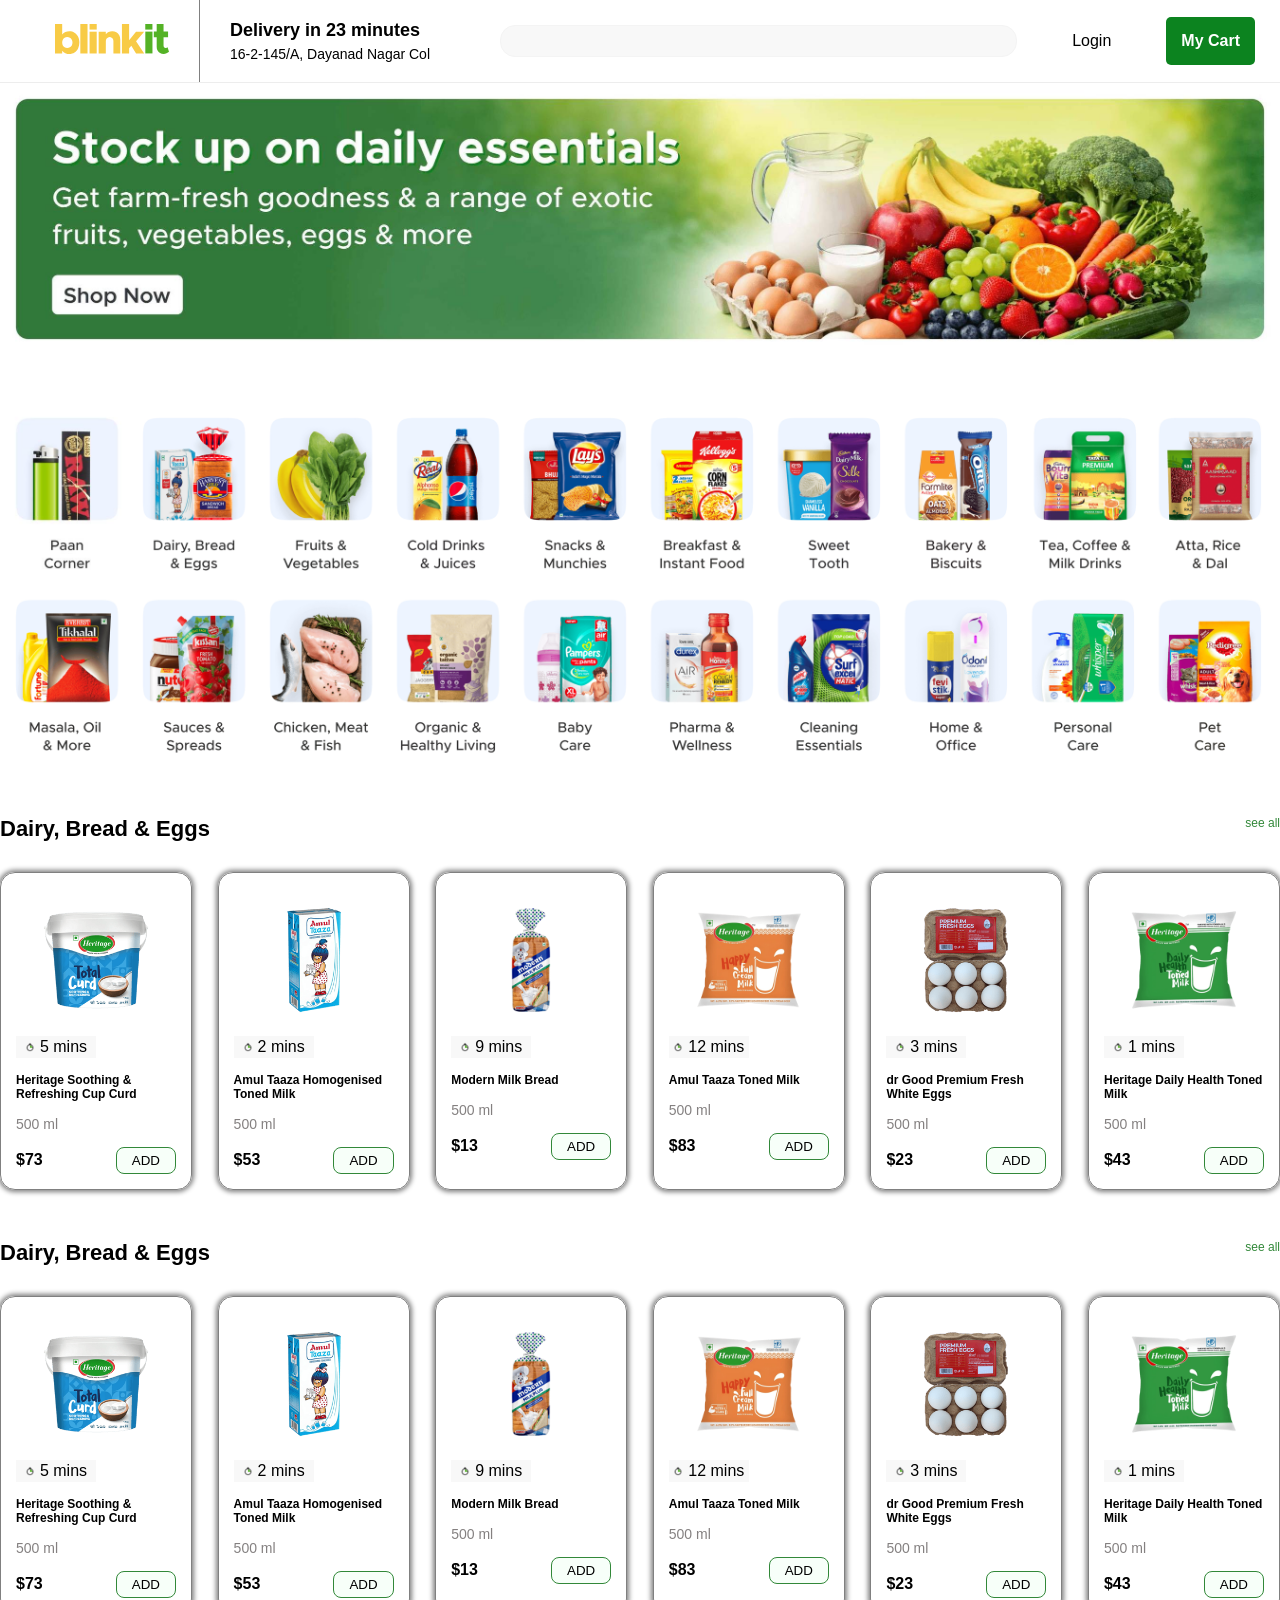
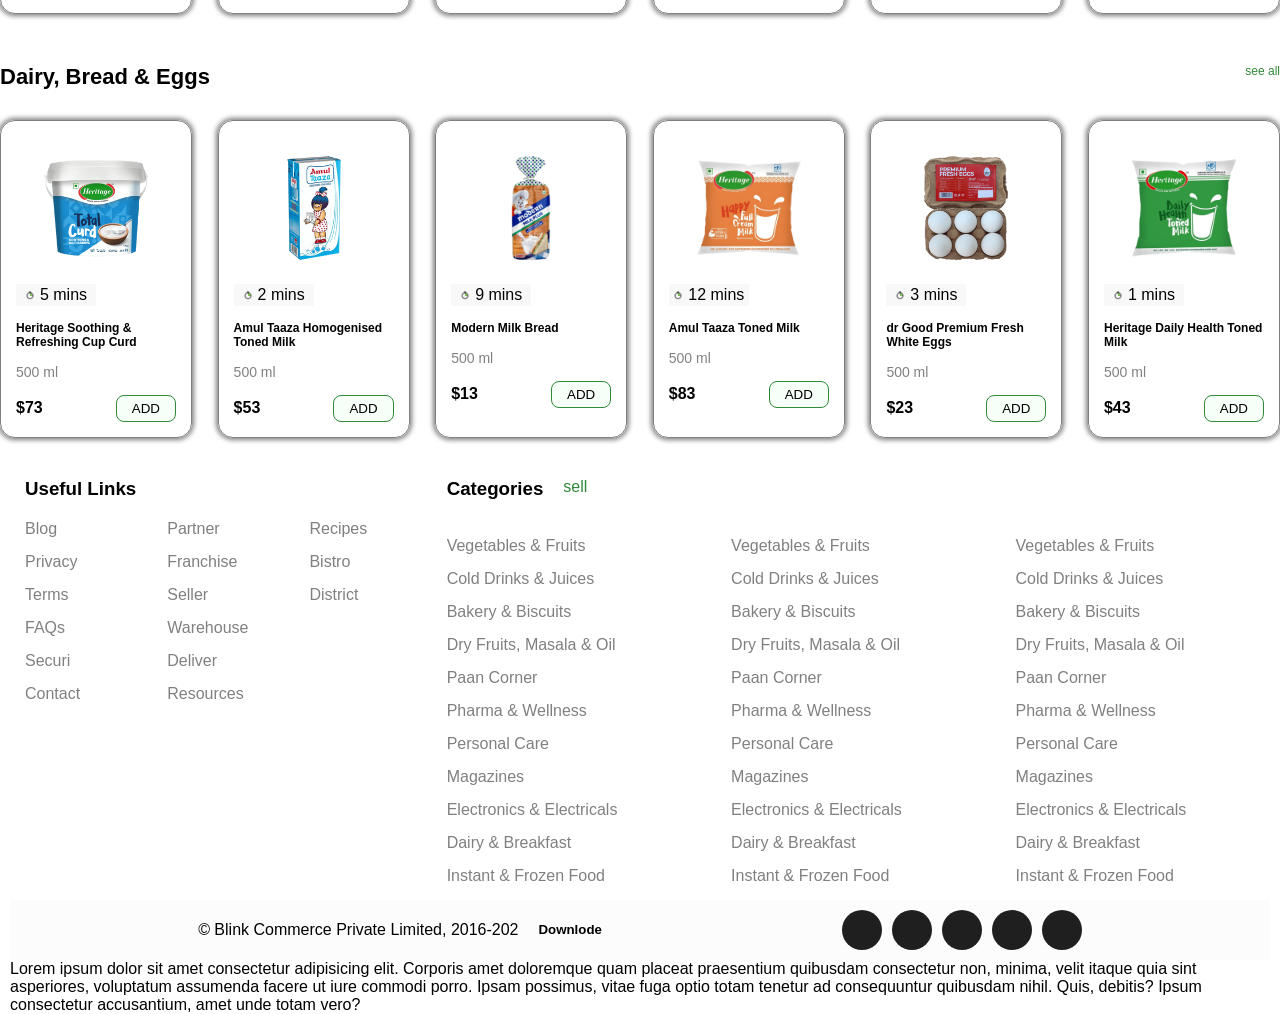
==== index.html @ af6b8064 "Add files via upload" ====
<!doctype html>
<html lang="en">
  <head>
    <meta charset="UTF-8" />
    <meta name="viewport" content="width=device-width, initial-scale=1.0" />
    <title>Blinkit website</title>

    <link
      rel="stylesheet"
      href="https://cdnjs.cloudflare.com/ajax/libs/font-awesome/7.0.1/css/all.min.css"
    />

    <link rel="stylesheet" href="./style.css" />
    <link rel="stylesheet" href="./media-querie.css" />
  </head>
  <body>
    <header>
      <div class="headerLeft">
        <div class="logo">
          <a href="#">
            <svg
              width="134"
              height="30"
              viewbox="0 0 114 30"
              fill="none"
              xmlns="http://www.w3.org/2000/svg"
            >
              <path
                d="M14.3342 7.186C16.2619 7.186 17.9832 7.66644 19.4978 8.62732C21.0262 9.57447 22.2242 10.9197 23.0917 12.663C23.9316 14.3377 24.3516 16.3075 24.3516 18.5724C24.3516 20.7687 23.9316 22.7316 23.0917 24.4612C22.2517 26.1908 21.0675 27.5429 19.5391 28.5175C17.9969 29.5058 16.2619 30 14.3342 30C12.9297 30 11.6078 29.7117 10.3685 29.1352C9.12927 28.5587 8.06901 27.7488 7.18775 26.7056V29.4852H0V0H7.18775V10.4598C8.06901 9.41661 9.12927 8.61359 10.3685 8.05079C11.6078 7.47426 12.9297 7.186 14.3342 7.186ZM12.1861 24.0494C13.2051 24.0494 14.1139 23.8161 14.9125 23.3493C15.7112 22.8826 16.3377 22.2306 16.7921 21.3933C17.2465 20.5697 17.4737 19.6294 17.4737 18.5724C17.4737 17.5429 17.2465 16.6095 16.7921 15.7721C16.3377 14.9348 15.7112 14.2828 14.9125 13.8161C14.1139 13.3493 13.2051 13.116 12.1861 13.116C11.2223 13.116 10.3617 13.3493 9.60432 13.8161C8.84699 14.269 8.2549 14.9073 7.82804 15.731C7.40118 16.5683 7.18775 17.5154 7.18775 18.5724C7.18775 19.6294 7.40118 20.5765 7.82804 21.4139C8.2549 22.2375 8.84699 22.8826 9.60432 23.3493C10.3617 23.8161 11.2223 24.0494 12.1861 24.0494Z"
                fill="#F8CB46"
              ></path>
              <path
                d="M25.3356 29.4852V0H32.5233V29.4852H25.3356Z"
                fill="#F8CB46"
              ></path>
              <path
                d="M34.5607 29.4852V7.68016H41.7071V29.4852H34.5607Z"
                fill="#F8CB46"
              ></path>
              <path
                d="M57.2319 7.186C58.7603 7.186 60.1372 7.5429 61.3627 8.25669C62.5882 8.95676 63.5521 9.94509 64.2544 11.2217C64.9291 12.512 65.2664 13.9739 65.2664 15.6074V29.4852H58.4092V17.2135C58.4092 16.4173 58.2508 15.7104 57.9341 15.0927C57.6312 14.4612 57.1974 13.9739 56.6329 13.6307C56.0821 13.2876 55.4349 13.116 54.6914 13.116C53.9891 13.116 53.3419 13.2876 52.7498 13.6307C52.1577 13.9602 51.6965 14.4132 51.366 14.9897C51.0218 15.5388 50.8496 16.1839 50.8496 16.9252L50.8083 29.4852H43.6619V7.68016H50.8083V10.1716C51.483 9.23816 52.3849 8.51064 53.5141 7.98902C54.6432 7.45367 55.8824 7.186 57.2319 7.186Z"
                fill="#F8CB46"
              ></path>
              <path
                d="M81.0597 17.2135L89.1769 29.4852H81.0597L76.3091 21.7639L74.1198 24.2965V29.4852H66.932V0H74.1198V16.2869L81.0184 7.68016H89.1356L81.0597 17.2135Z"
                fill="#F8CB46"
              ></path>
              <path
                d="M34.5569 0.00232667H41.7267V5.59207H34.5569V0.00232667Z"
                fill="#F8CB46"
              ></path>
              <path
                d="M90.3176 29.4198V7.61479H97.464V29.4198H90.3176Z"
                fill="#54B226"
              ></path>
              <path
                d="M112.575 23.2634L114 27.855C113.353 28.4727 112.534 28.9737 111.542 29.3581C110.564 29.7424 109.607 29.9346 108.671 29.9346C107.322 29.9346 106.117 29.6395 105.057 29.0492C103.996 28.4452 103.17 27.6079 102.578 26.5372C101.986 25.494 101.69 24.2929 101.69 22.9339V13.3183H98.819V7.61479H101.69V0.00241089H108.547V7.61479H113.071V13.3183H108.547V21.6161C108.547 22.3162 108.733 22.8859 109.105 23.3251C109.477 23.7644 109.952 23.984 110.53 23.984C110.943 23.984 111.329 23.9223 111.687 23.7987C112.045 23.6752 112.341 23.4967 112.575 23.2634Z"
                fill="#54B226"
              ></path>
              <path
                d="M90.2609 0.00241089H97.4307V5.59215H90.2609V0.00241089Z"
                fill="#54B226"
              ></path>
            </svg>
          </a>
        </div>
        <div class="headerAddres">
          <h3>Delivery in 23 minutes</h3>
          <p>16-2-145/A, Dayanad Nagar Col</p>
        </div>
      </div>
      <form class="searchBox">
        <button><i class="fa-solid fa-magnifying-glass"></i></button>
        <input type="text" />
      </form>

      <div class="headerBtn">
        <button>Login</button>
        <button><i class="fa-solid fa-cart-shopping"></i>My Cart</button>
      </div>
    </header>

    <!-- h11111  -->
    <section class="bannerSection">
      <img src="imges/banner.png" alt="" />
    </section>

    <!-- h2222222 -->
    <section class="orderBanner">
      <div class="banneritem">
        <a href="./products.html">
          <img
            src="https://cdn.grofers.com/cdn-cgi/image/f=auto,fit=scale-down,q=70,metadata=none,w=720/layout-engine/2023-07/pharmacy-WEB.jpg"
            alt=""
          />
        </a>
      </div>
      <div class="banneritem">
        <a href="./products.html">
          <img
            src="https://cdn.grofers.com/cdn-cgi/image/f=auto,fit=scale-down,q=70,metadata=none,w=720/layout-engine/2026-01/pet_crystal_WEB-1.png"
            alt=""
          />
        </a>
      </div>
      <div class="banneritem">
        <a href="./products.html">
          <img
            src="https://cdn.grofers.com/cdn-cgi/image/f=auto,fit=scale-down,q=70,metadata=none,w=720/layout-engine/2026-01/baby_crystal_WEB-1.png"
            alt=""
          />
        </a>
      </div>
    </section>

    <!-- h33333333333333333 -->
    <section class="categerSection">
      <div class="categeritem">
        <a href="./products.html">
          <img src="imges/Slice-1.jfif" alt="" />
        </a>
      </div>
      <div class="categeritem">
        <a href="./products.html">
          <img src="imges/Slice-2.png" alt="" />
        </a>
      </div>
      <div class="categeritem">
        <a href="./products.html">
          <img src="imges/Slice-3.png" alt="" />
        </a>
      </div>
      <div class="categeritem">
        <a href="./products.html">
          <img src="imges/Slice-4.png" alt="" />
        </a>
      </div>
      <div class="categeritem">
        <a href="./products.html">
          <img src="imges/Slice-5.png" alt="" />
        </a>
      </div>
      <div class="categeritem">
        <a href="./products.html">
          <img src="imges/Slice-6.png" alt="" />
        </a>
      </div>
      <div class="categeritem">
        <a href="./products.html">
          <img src="imges/Slice-7.png" alt="" />
        </a>
      </div>
      <div class="categeritem">
        <a href="./products.html">
          <img src="imges/Slice-8.png" />
        </a>
      </div>
      <div class="categeritem">
        <a href="./products.html">
          <img src="imges/Slice-9.png" alt="" />
        </a>
      </div>
      <div class="categeritem">
        <a href="./products.html">
          <img src="imges/Slice-10.png" alt="" />
        </a>
      </div>

      <div class="categeritem">
        <a href="./products.html">
          <img src="imges/Slice-11.png" alt="" />
        </a>
      </div>
      <div class="categeritem">
        <a href="./products.html">
          <img src="imges/Slice-12.png" alt="" />
        </a>
      </div>
      <div class="categeritem">
        <a href="./products.html">
          <img src="imges/Slice-13.png" alt="" />
        </a>
      </div>
      <div class="categeritem">
        <a href="./products.html">
          <img src="imges/Slice-14.png" alt="" />
        </a>
      </div>
      <div class="categeritem">
        <a href="./products.html">
          <img src="imges/Slice-15.png" alt="" />
        </a>
      </div>
      <div class="categeritem">
        <a href="./products.html">
          <img src="imges/Slice-16.png" alt="" />
        </a>
      </div>
      <div class="categeritem">
        <a href="./products.html">
          <img src="imges/Slice-17.png" alt="" />
        </a>
      </div>
      <div class="categeritem">
        <a href="./products.html">
          <img src="imges/Slice-18.png" />
        </a>
      </div>
      <div class="categeritem">
        <a href="./products.html">
          <img src="imges/Slice-19.png" alt="" />
        </a>
      </div>
      <div class="categeritem">
        <a href="./products.html">
          <img src="imges/Slice-20.png" alt="" />
        </a>
      </div>
    </section>

    <!-- llllllllll -->
    <section class="productSection">
      <div class="headingRow">
        <h2>Dairy, Bread & Eggs</h2>
        <a>see all</a>
      </div>

      <div class="productRow">
        <div class="productitem">
          <div class="productimg">
            <img width="90%" src="imges/product-1.png" alt="" />
            <p>
              <img src="imges/mins.png" alt="" width="10px" />
              5 mins
            </p>
          </div>
          <div class="productContent">
            <h3>Heritage Soothing & Refreshing Cup Curd</h3>
            <p>500 ml</p>
            <div class="price-outer">
              <b>$73</b>
              <button id="button">ADD</button>
            </div>
          </div>
        </div>

        <!-- 22222222222 -->
        <div class="productitem">
          <div class="productimg">
            <img width="90%" src="imges/product-2.png" alt="" />
            <p>
              <img src="imges/mins.png" alt="" width="10px" />
              2 mins
            </p>
          </div>
          <div class="productContent">
            <h3>Amul Taaza Homogenised Toned Milk</h3>
            <p>500 ml</p>
            <div class="price-outer">
              <b>$53</b>
              <button id="button">ADD</button>
            </div>
          </div>
        </div>

        <!-- 3333333333 -->

        <div class="productitem">
          <div class="productimg">
            <img width="90%" src="imges/product-3.png" alt="" />
            <p>
              <img src="imges/mins.png" alt="" width="10px" />
              9 mins
            </p>
          </div>
          <div class="productContent">
            <h3>Modern Milk Bread</h3>
            <p>500 ml</p>
            <div class="price-outer">
              <b>$13</b>
              <button id="button">ADD</button>
            </div>
          </div>
        </div>

        <!-- 44444444 -->

        <div class="productitem">
          <div class="productimg">
            <img width="90%" src="imges/product-4.png" alt="" />
            <p>
              <img src="imges/mins.png" alt="" width="10px" />
              12 mins
            </p>
          </div>
          <div class="productContent">
            <h3>Amul Taaza Toned Milk</h3>
            <p>500 ml</p>
            <div class="price-outer">
              <b>$83</b>
              <button id="button">ADD</button>
            </div>
          </div>
        </div>

        <!-- 55555555 -->

        <div class="productitem">
          <div class="productimg">
            <img width="90%" src="imges/product-5.png" alt="" />
            <p>
              <img src="imges/mins.png" alt="" width="10px" />
              3 mins
            </p>
          </div>
          <div class="productContent">
            <h3>dr Good Premium Fresh White Eggs</h3>
            <p>500 ml</p>
            <div class="price-outer">
              <b>$23</b>
              <button id="button">ADD</button>
            </div>
          </div>
        </div>

        <!-- 6666666 -->

        <div class="productitem">
          <div class="productimg">
            <img width="90%" src="imges/product-6.png" alt="" />
            <p>
              <img src="imges/mins.png" alt="" width="10px" />
              1 mins
            </p>
          </div>
          <div class="productContent">
            <h3>Heritage Daily Health Toned Milk</h3>
            <p>500 ml</p>
            <div class="price-outer">
              <b>$43</b>
              <button id="button">ADD</button>
            </div>
          </div>
        </div>
      </div>
    </section>

    <!-- section2 -->
    <section class="productSection">
      <div class="headingRow">
        <h2>Dairy, Bread & Eggs</h2>
        <a>see all</a>
      </div>

      <div class="productRow">
        <div class="productitem">
          <div class="productimg">
            <img width="90%" src="imges/product-1.png" alt="" />
            <p>
              <img src="imges/mins.png" alt="" width="10px" />
              5 mins
            </p>
          </div>
          <div class="productContent">
            <h3>Heritage Soothing & Refreshing Cup Curd</h3>
            <p>500 ml</p>
            <div class="price-outer">
              <b>$73</b>
              <button id="button">ADD</button>
            </div>
          </div>
        </div>

        <!-- 22222222222 -->
        <div class="productitem">
          <div class="productimg">
            <img width="90%" src="imges/product-2.png" alt="" />
            <p>
              <img src="imges/mins.png" alt="" width="10px" />
              2 mins
            </p>
          </div>
          <div class="productContent">
            <h3>Amul Taaza Homogenised Toned Milk</h3>
            <p>500 ml</p>
            <div class="price-outer">
              <b>$53</b>
              <button id="button">ADD</button>
            </div>
          </div>
        </div>

        <!-- 3333333333 -->

        <div class="productitem">
          <div class="productimg">
            <img width="90%" src="imges/product-3.png" alt="" />
            <p>
              <img src="imges/mins.png" alt="" width="10px" />
              9 mins
            </p>
          </div>
          <div class="productContent">
            <h3>Modern Milk Bread</h3>
            <p>500 ml</p>
            <div class="price-outer">
              <b>$13</b>
              <button id="button">ADD</button>
            </div>
          </div>
        </div>

        <!-- 44444444 -->

        <div class="productitem">
          <div class="productimg">
            <img width="90%" src="imges/product-4.png" alt="" />
            <p>
              <img src="imges/mins.png" alt="" width="10px" />
              12 mins
            </p>
          </div>
          <div class="productContent">
            <h3>Amul Taaza Toned Milk</h3>
            <p>500 ml</p>
            <div class="price-outer">
              <b>$83</b>
              <button id="button">ADD</button>
            </div>
          </div>
        </div>

        <!-- 55555555 -->

        <div class="productitem">
          <div class="productimg">
            <img width="90%" src="imges/product-5.png" alt="" />
            <p>
              <img src="imges/mins.png" alt="" width="10px" />
              3 mins
            </p>
          </div>
          <div class="productContent">
            <h3>dr Good Premium Fresh White Eggs</h3>
            <p>500 ml</p>
            <div class="price-outer">
              <b>$23</b>
              <button id="button">ADD</button>
            </div>
          </div>
        </div>

        <!-- 6666666 -->

        <div class="productitem">
          <div class="productimg">
            <img width="90%" src="imges/product-6.png" alt="" />
            <p>
              <img src="imges/mins.png" alt="" width="10px" />
              1 mins
            </p>
          </div>
          <div class="productContent">
            <h3>Heritage Daily Health Toned Milk</h3>
            <p>500 ml</p>
            <div class="price-outer">
              <b>$43</b>
              <button id="button">ADD</button>
            </div>
          </div>
        </div>
      </div>
    </section>

    <!-- section3 -->
    <section class="productSection">
      <div class="headingRow">
        <h2>Dairy, Bread & Eggs</h2>
        <a>see all</a>
      </div>

      <div class="productRow">
        <div class="productitem">
          <div class="productimg">
            <img width="90%" src="imges/product-1.png" alt="" />
            <p>
              <img src="imges/mins.png" alt="" width="10px" />
              5 mins
            </p>
          </div>
          <div class="productContent">
            <h3>Heritage Soothing & Refreshing Cup Curd</h3>
            <p>500 ml</p>
            <div class="price-outer">
              <b>$73</b>
              <button id="button">ADD</button>
            </div>
          </div>
        </div>

        <!-- 22222222222 -->
        <div class="productitem">
          <div class="productimg">
            <img width="90%" src="imges/product-2.png" alt="" />
            <p>
              <img src="imges/mins.png" alt="" width="10px" />
              2 mins
            </p>
          </div>
          <div class="productContent">
            <h3>Amul Taaza Homogenised Toned Milk</h3>
            <p>500 ml</p>
            <div class="price-outer">
              <b>$53</b>
              <button id="button">ADD</button>
            </div>
          </div>
        </div>

        <!-- 3333333333 -->

        <div class="productitem">
          <div class="productimg">
            <img width="90%" src="imges/product-3.png" alt="" />
            <p>
              <img src="imges/mins.png" alt="" width="10px" />
              9 mins
            </p>
          </div>
          <div class="productContent">
            <h3>Modern Milk Bread</h3>
            <p>500 ml</p>
            <div class="price-outer">
              <b>$13</b>
              <button id="button">ADD</button>
            </div>
          </div>
        </div>

        <!-- 44444444 -->

        <div class="productitem">
          <div class="productimg">
            <img width="90%" src="imges/product-4.png" alt="" />
            <p>
              <img src="imges/mins.png" alt="" width="10px" />
              12 mins
            </p>
          </div>
          <div class="productContent">
            <h3>Amul Taaza Toned Milk</h3>
            <p>500 ml</p>
            <div class="price-outer">
              <b>$83</b>
              <button id="button">ADD</button>
            </div>
          </div>
        </div>

        <!-- 55555555 -->

        <div class="productitem">
          <div class="productimg">
            <img width="90%" src="imges/product-5.png" alt="" />
            <p>
              <img src="imges/mins.png" alt="" width="10px" />
              3 mins
            </p>
          </div>
          <div class="productContent">
            <h3>dr Good Premium Fresh White Eggs</h3>
            <p>500 ml</p>
            <div class="price-outer">
              <b>$23</b>
              <button id="button">ADD</button>
            </div>
          </div>
        </div>

        <!-- 6666666 -->

        <div class="productitem">
          <div class="productimg">
            <img width="90%" src="imges/product-6.png" alt="" />
            <p>
              <img src="imges/mins.png" alt="" width="10px" />
              1 mins
            </p>
          </div>
          <div class="productContent">
            <h3>Heritage Daily Health Toned Milk</h3>
            <p>500 ml</p>
            <div class="price-outer">
              <b>$43</b>
              <button id="button">ADD</button>
            </div>
          </div>
        </div>
      </div>
    </section>

    <!-- bbbbbbbbbbbbbb -->

    <footer>
      <div class="use">
        <h3>Useful Links</h3>
        <div class="usefullLinks">
          <ul>
            <li><a href="">Blog</a></li>
            <li><a href="">Privacy</a></li>
            <li><a href="">Terms</a></li>
            <li><a href="">FAQs</a></li>
            <li><a href="">Securi</a></li>
            <li><a href="">Contact </a></li>
          </ul>

          <ul>
            <li><a href="">Partner </a></li>
            <li><a href="">Franchise </a></li>
            <li><a href="">Seller </a></li>
            <li><a href="">Warehouse </a></li>
            <li><a href="">Deliver </a></li>
            <li><a href="">Resources </a></li>
          </ul>
          <ul>
            <li><a href="">Recipes </a></li>
            <li><a href="">Bistro </a></li>
            <li><a href="">District </a></li>
          </ul>
        </div>
      </div>

      <div class="use1">
        <div class="combine">
          <h3>Categories</h3>
          <p>sell</p>
        </div>
        <div class="usefullLinks1">
          <ul>
            <li><a href="">Vegetables & Fruits</a></li>
            <li><a href="">Cold Drinks & Juices </a></li>
            <li><a href="">Bakery & Biscuits </a></li>
            <li><a href="">Dry Fruits, Masala & Oil </a></li>
            <li><a href="">Paan Corner </a></li>
            <li><a href="">Pharma & Wellness </a></li>
            <li><a href="">Personal Care </a></li>
            <li><a href="">Magazines </a></li>
            <li><a href="">Electronics & Electricals </a></li>
            <li><a href="">Dairy & Breakfast </a></li>
            <li><a href="">Instant & Frozen Food</a></li>
          </ul>
          <ul>
            <li><a href="">Vegetables & Fruits</a></li>
            <li><a href="">Cold Drinks & Juices </a></li>
            <li><a href="">Bakery & Biscuits </a></li>
            <li><a href="">Dry Fruits, Masala & Oil </a></li>
            <li><a href="">Paan Corner </a></li>
            <li><a href="">Pharma & Wellness </a></li>
            <li><a href="">Personal Care </a></li>
            <li><a href="">Magazines </a></li>
            <li><a href="">Electronics & Electricals </a></li>
            <li><a href="">Dairy & Breakfast </a></li>
            <li><a href="">Instant & Frozen Food</a></li>
          </ul>
          <ul>
            <li><a href="">Vegetables & Fruits</a></li>
            <li><a href="">Cold Drinks & Juices </a></li>
            <li><a href="">Bakery & Biscuits </a></li>
            <li><a href="">Dry Fruits, Masala & Oil </a></li>
            <li><a href="">Paan Corner </a></li>
            <li><a href="">Pharma & Wellness </a></li>
            <li><a href="">Personal Care </a></li>
            <li><a href="">Magazines </a></li>
            <li><a href="">Electronics & Electricals </a></li>
            <li><a href="">Dairy & Breakfast </a></li>
            <li><a href="">Instant & Frozen Food</a></li>
          </ul>
        </div>
      </div>
    </footer>

    <div class="footermid">
      <div class="left">
        <p>© Blink Commerce Private Limited, 2016-202</p>
      </div>

      <div class="appicon">
        <h5>Downlode</h5>
        <img width="100" src="imges/d61019073b700ca49d22.webp" alt="" />
        <img width="100" src="imges/8ed033800ea38f24c4f0.png" alt="" />
      </div>

      <div class="social-links">
        <i class="fa-brands fa-facebook-f"></i>
        <i class="fa-brands fa-instagram"></i>
        <i class="fa-brands fa-whatsapp"></i>
        <i class="fa-brands fa-google"></i>
        <i class="fa-brands fa-tiktok"></i>
      </div>
    </div>

    <!-- jjjjjjj -->
    <div class="text">
      <p>
        Lorem ipsum dolor sit amet consectetur adipisicing elit. Corporis amet
        doloremque quam placeat praesentium quibusdam consectetur non, minima,
        velit itaque quia sint asperiores, voluptatum assumenda facere ut iure
        commodi porro. Ipsam possimus, vitae fuga optio totam tenetur ad
        consequuntur quibusdam nihil. Quis, debitis? Ipsum consectetur
        accusantium, amet unde totam vero?
      </p>
    </div>
  </body>
</html>
---- style.css ----
* {
  padding: 0;
  margin: 0;
  font-family: sans-serif;
  box-sizing: border-box;
  text-decoration: none;
}

header {
  align-items: center;
  display: flex;
  gap: 40px;
  position: sticky;
  top: 0;
  background-color: white;
  border-bottom: 1px solid #ededed;
  padding: 0 25px;
  max-width: 1280px;
  margin: auto;
}

.headerLeft {
  display: flex;
  align-items: center;
}

.logo {
  padding: 24px 20px;
  border-right: 1px solid gray;
}

.headerAddres {
  padding: 20px 30px;
}

.headerAddres h3 {
  font-size: 18px;
  margin-bottom: 5px;
}

.headerAddres p {
  font-size: 14px;
}

.searchBox {
  flex-grow: 1;
  display: flex;
  border-radius: 15px;
  background-color: #f8f8f8;
  border: 1px solid #f4f4f4;
}

.searchBox button {
  padding: 15px;
  border: none;
  background-color: transparent;
}

.searchBox input {
  flex-grow: 1;
  border: none;
  background-color: transparent;
}

.searchBox input:focus {
  outline: none;
}

.headerBtn {
  display: flex;
  gap: 40px;
}

.headerBtn button {
  font-size: 16px;
  padding: 15px;
  background-color: transparent;
  border: none;
}

.headerBtn button:last-child {
  background-color: rgb(12, 131, 31);
  color: white;
  font-weight: bold;
  border-radius: 5px;
}

/* section */
.bannerSection {
  margin: auto;
  max-width: 1280px;
}

.bannerSection img {
  width: 100%;
}

.orderBanner {
  display: flex;
  max-width: 1280px;
  margin: auto;
}

.banneritem {
  flex-basis: 27%;
  margin: 1%;
}

.banneritem img {
  width: 100%;
}

/* mmmmmmmm */

.categerSection {
  max-width: 1280px;
  margin: auto;
  display: flex;
  flex-wrap: wrap;
}

.categeritem {
  flex-basis: 10%;
}

.categeritem img {
  width: 100%;
}

/* kkkkkkkkkk */
.productSection {
  max-width: 1280px;
  margin: auto;
  padding: 30px 0px 0px 0px;
}

.headingRow {
  display: flex;
  justify-content: space-between;
}

.headingRow h2 {
  font-size: 22px;
}

.headingRow a {
  font-size: 12px;
  color: #328839;
}

.productRow {
  width: 100%;
  display: flex;
  gap: 2%;
  flex-wrap: wrap;
  margin: 30px 0px 0px 0px;
}

.productitem {
  border-radius: 15px;
  box-shadow: 0px 0px 5px 2px gray;
  flex-basis: 15%;
  margin-bottom: 20px;
  border: 1px solid gray;
  flex-basis: 15%;
}

.productimg {
  text-align: center;
  padding: 15px;
}
.productimg p {
  background-color: #f8f8f8;
  width: 80px;
  gap: 5px;
  padding: 2px;

  display: flex;
  align-items: center;
  justify-content: center;
  text-align: left;
}

.productContent {
  padding: 15px;
  padding-top: 0px;
}

.productContent h3 {
  margin-bottom: 15px;
  font-size: 12px;
}

.productContent p {
  font-size: 14px;
  color: #848080;
}

.price-outer {
  display: flex;
  justify-content: space-between;
  align-items: center;
  margin-top: 15px;
}

.price-outer button {
  padding: 5px 15px;
  background-color: #f7fff9;
  border: 1px solid #328839;
  border-radius: 8px;
}

/* footer */

footer {
  display: grid;
  grid-template-columns: 1fr 2fr;
}

.use h3 {
  margin-bottom: 20px;
  margin-left: 25px;
  margin-top: 20px;
}

.usefullLinks {
  display: grid;
  grid-template-columns: 1fr 1fr 1fr;
}

.usefullLinks ul {
  list-style: none;
}

.usefullLinks ul li {
  margin-bottom: 15px;
  margin-left: 25px;
}

.usefullLinks ul li a {
  color: gray;
}

.combine {
  display: flex;
  margin-top: 20px;
}

.combine p {
  color: #328839;
  font-size: 16px;
}

.usefullLinks1 {
  display: grid;
  grid-template-columns: 1fr 1fr 1fr;
}

.usefullLinks1 ul {
  list-style: none;
}

.usefullLinks1 ul {
  margin-top: 37px;
}

.usefullLinks1 ul li {
  margin: 0px 0px 15px 20px;
}

.usefullLinks1 ul li a {
  color: gray;
}

.use1 h3 {
  margin: 0px 20px;
}

/* kkkkkkkkkk */

.footermid {
  display: flex;
  align-items: center;
  padding: 10px 10px;
  margin: 0px 10px;

  justify-content: center;
  gap: 20px;

  background-color: #fcfcfc;
}

.appicon {
  display: flex;
  gap: 10px;
  align-items: center;
}

.social-links {
  display: flex;
  gap: 10px;
}

.social-links i {
  width: 40px;
  height: 40px;
  display: flex;
  color: white;
  background-color: #1f1f1f;
  align-items: center;
  justify-content: center;
  border-radius: 50%;
}

/*nnnnnnnnn */

.text {
  padding: 0px 10px;
}
---- media-querie.css ----
@media only screen and (min-width: 200px) and (max-width: 575px) {
  header {
    flex-direction: column;
    align-items: stretch;
    padding: 10px;
    gap: 15px;
  }

  .headerLeft {
    justify-content: center;
  }

  .logo {
    padding: 10px;
  }

  .headerAddres {
    padding: 10px;
  }

  .headerAddres p {
    font-size: 12px;
  }

  .headerAddres h3 {
    font-size: 15px;
  }

  .searchBox button {
    padding: 10px;
  }

  .headerBtn {
    position: fixed;
    background-color: white;
    justify-content: center;
    margin-right: 0px;
    width: 100%;
    bottom: 0px;
  }

  .bannerSection {
    display: none;
  }

  .orderBanner {
    flex-direction: column;
    padding: 10px;
  }

  .categeritem {
    flex-basis: 25%;
  }

  .productSection {
    padding: 0px 10px;
  }

  .productitem {
    flex-basis: 49%;
  }

 

  .use {
    flex-direction: column;
  }


  .text {
    padding: 0px 20px;
    line-height: 20px;
    font-size: 12px;
  }

}
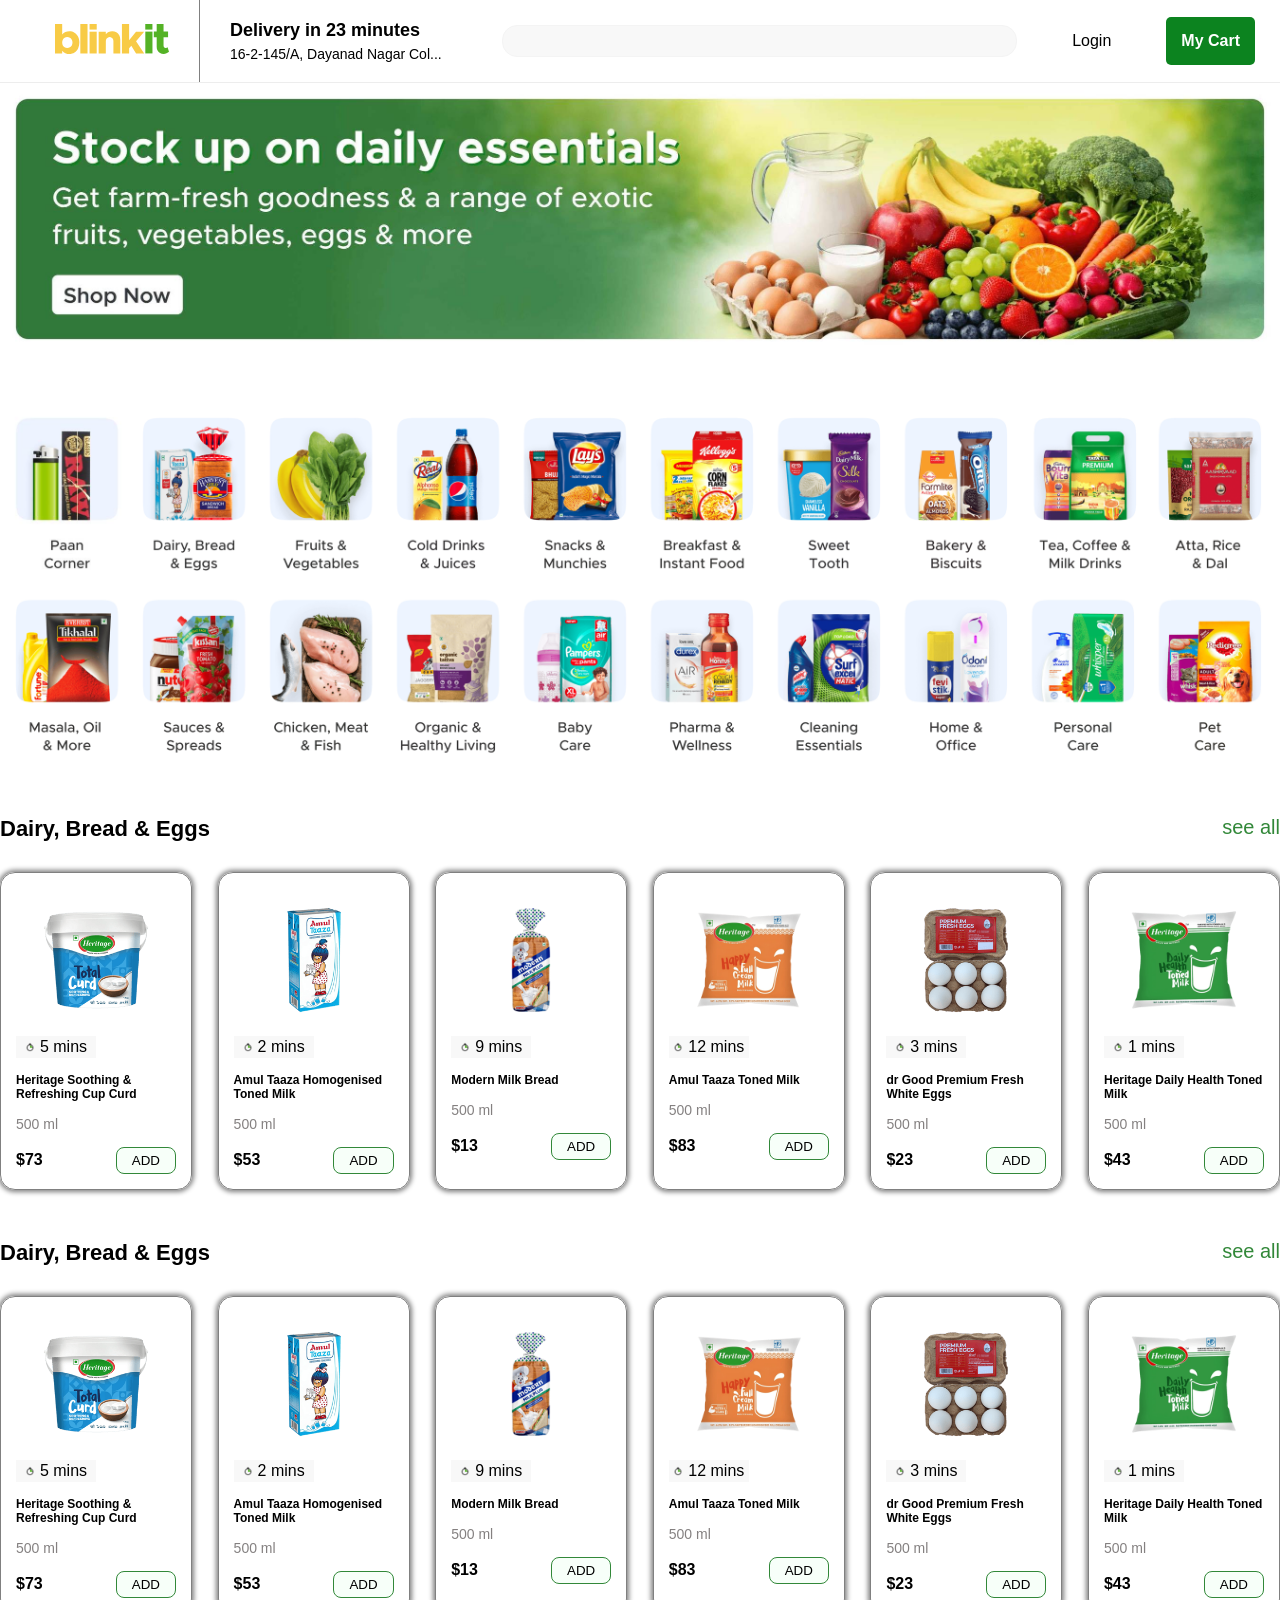
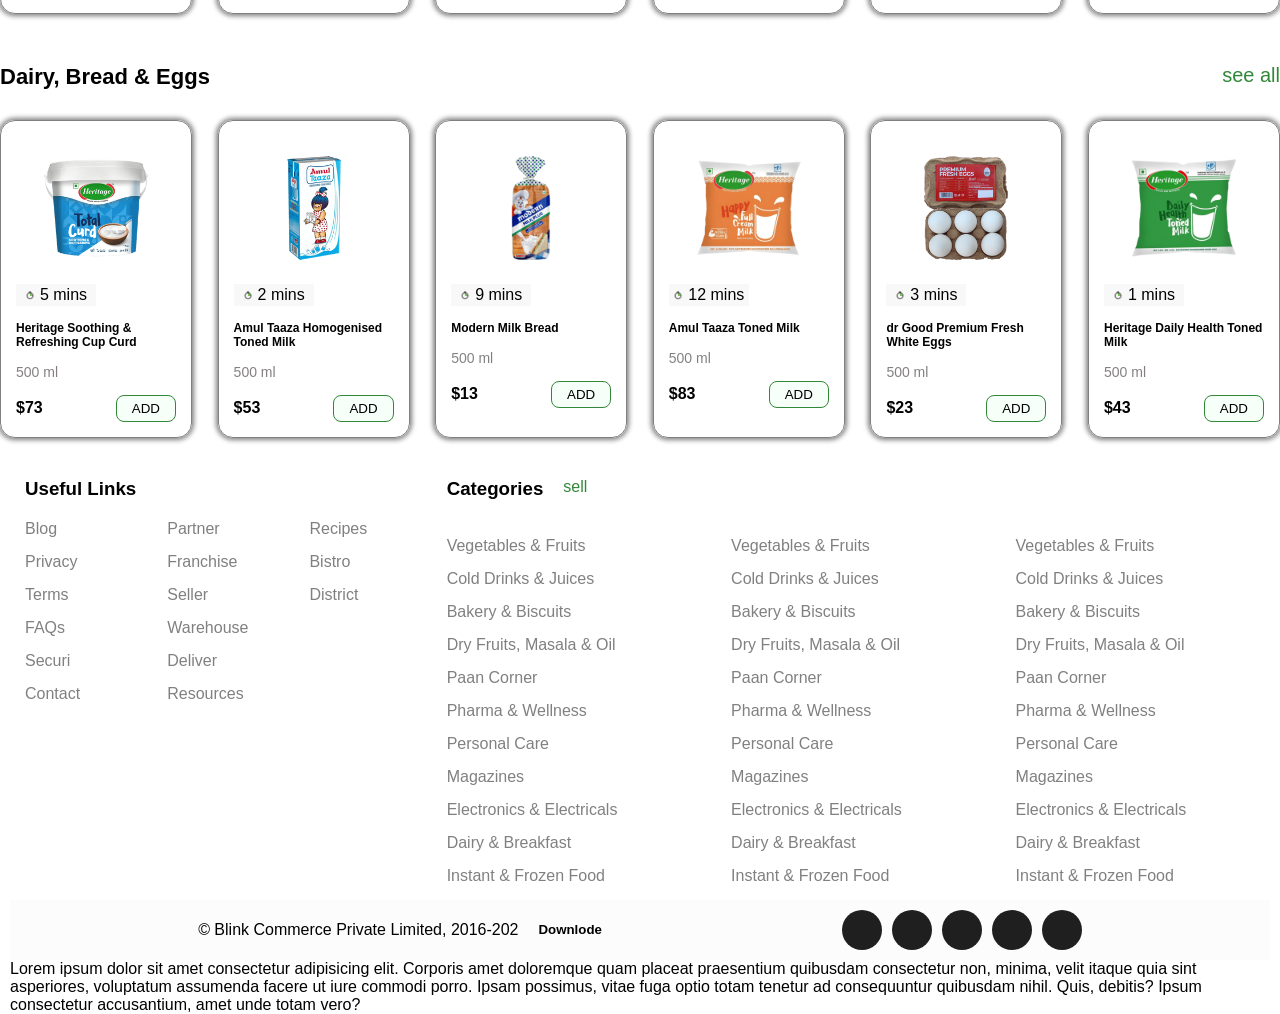
==== commit d5562f34: "Add files via upload" ====
--- a/index.html
+++ b/index.html
@@ -66,8 +66,9 @@
         </div>
         <div class="headerAddres">
           <h3>Delivery in 23 minutes</h3>
-          <p>16-2-145/A, Dayanad Nagar Col</p>
-        </div>
+          <p>16-2-145/A, Dayanad Nagar Col...</p>
+        </div>
+        <div class="dropdown"><i class="fa-solid fa-caret-down"></i></div>
       </div>
       <form class="searchBox">
         <button><i class="fa-solid fa-magnifying-glass"></i></button>
@@ -710,5 +711,8 @@
         accusantium, amet unde totam vero?
       </p>
     </div>
+  <script>
+  
+  </script>
   </body>
 </html>
--- a/style.css
+++ b/style.css
@@ -22,6 +22,7 @@
 .headerLeft {
   display: flex;
   align-items: center;
+  
 }
 
 .logo {
@@ -31,6 +32,8 @@
 
 .headerAddres {
   padding: 20px 30px;
+    cursor: pointer;
+
 }
 
 .headerAddres h3 {
@@ -40,6 +43,10 @@
 
 .headerAddres p {
   font-size: 14px;
+}
+.dropdown {
+  margin-top: 28px;
+  margin-left: -10px;
 }
 
 .searchBox {
@@ -76,6 +83,8 @@
   padding: 15px;
   background-color: transparent;
   border: none;
+    cursor: pointer;
+
 }
 
 .headerBtn button:last-child {
@@ -83,12 +92,14 @@
   color: white;
   font-weight: bold;
   border-radius: 5px;
+  cursor: pointer;
 }
 
 /* section */
 .bannerSection {
   margin: auto;
   max-width: 1280px;
+  cursor: pointer;
 }
 
 .bannerSection img {
@@ -144,8 +155,9 @@
 }
 
 .headingRow a {
-  font-size: 12px;
+  font-size: 20px;
   color: #328839;
+  cursor: pointer;
 }
 
 .productRow {
@@ -163,6 +175,8 @@
   margin-bottom: 20px;
   border: 1px solid gray;
   flex-basis: 15%;
+    cursor: pointer;
+
 }
 
 .productimg {
@@ -239,6 +253,7 @@
 
 .usefullLinks ul li a {
   color: gray;
+  cursor: pointer;
 }
 
 .combine {
--- a/media-querie.css
+++ b/media-querie.css
@@ -1,76 +1,171 @@
-@media only screen and (min-width: 200px) and (max-width: 575px) {
+/* Tablet Devices (768px - 1024px) */
+
+@media (max-width: 1024px) {
+
+  header {
+    flex-wrap: wrap;
+    gap: 15px;
+    padding: 15px;
+  }
+
+  .searchBox {
+    order: 3;
+    width: 100%;
+  }
+
+  .headerBtn {
+    gap: 15px;
+  }
+
+  .categeritem {
+    flex-basis: 20%;
+  }
+
+  .productitem {
+    flex-basis: 31%;
+  }
+
+  footer {
+    grid-template-columns: 1fr;
+    gap: 20px;
+  }
+
+  .footermid {
+    flex-direction: column;
+    text-align: center;
+  }
+}
+
+/* =========================
+   Mobile Devices (max-width: 767px)
+========================= */
+@media (max-width: 767px) {
+
   header {
     flex-direction: column;
     align-items: stretch;
+    gap: 10px;
     padding: 10px;
-    gap: 15px;
   }
 
   .headerLeft {
-    justify-content: center;
+    flex-direction: column;
+    align-items: center;
   }
 
   .logo {
+    border-right: none;
     padding: 10px;
   }
 
   .headerAddres {
     padding: 10px;
+    text-align: center;
+  }
+  .dropdown{
+    display: none;
   }
 
-  .headerAddres p {
-    font-size: 12px;
-  }
-
-  .headerAddres h3 {
-    font-size: 15px;
-  }
-
-  .searchBox button {
-    padding: 10px;
+  .searchBox {
+    width: 100%;
   }
 
   .headerBtn {
-    position: fixed;
-    background-color: white;
+    width: 100%;
     justify-content: center;
-    margin-right: 0px;
-    width: 100%;
-    bottom: 0px;
+    gap: 10px;
   }
 
-  .bannerSection {
-    display: none;
+  .headerBtn button {
+    padding: 10px;
+    font-size: 14px;
   }
 
   .orderBanner {
     flex-direction: column;
-    padding: 10px;
+  }
+
+  .banneritem {
+    flex-basis: 100%;
+    margin: 5px 0;
   }
 
   .categeritem {
     flex-basis: 25%;
   }
 
-  .productSection {
-    padding: 0px 10px;
+  .productRow {
+    gap: 10px;
   }
 
   .productitem {
-    flex-basis: 49%;
+    flex-basis: 48%;
   }
 
- 
+  .headingRow h2 {
+    font-size: 18px;
+  }
 
-  .use {
+  footer {
+    grid-template-columns: 1fr;
+  }
+
+  .usefullLinks,
+  .usefullLinks1 {
+    grid-template-columns: 1fr;
+  }
+
+  .combine {
+    flex-direction: column;
+    gap: 10px;
+  }
+
+  .footermid {
+    flex-direction: column;
+    text-align: center;
+    gap: 15px;
+  }
+
+  .appicon {
     flex-direction: column;
   }
 
+  .social-links {
+    justify-content: center;
+    flex-wrap: wrap;
+  }
 
   .text {
-    padding: 0px 20px;
-    line-height: 20px;
-    font-size: 12px;
+    padding: 15px;
+    text-align: justify;
+  }
+}
+
+/* =========================
+   Small Mobile Devices
+========================= */
+@media (max-width: 480px) {
+ .dropdown{
+    display: none;
+  }
+  .categeritem {
+    flex-basis: 33.33%;
+  }
+  
+
+  .productitem {
+    flex-basis: 100%;
   }
 
+  .headerBtn {
+    flex-direction: column;
+  }
+
+  .headerBtn button {
+    width: 100%;
+  }
+
+  .productContent h3 {
+    font-size: 14px;
+  }
 }
